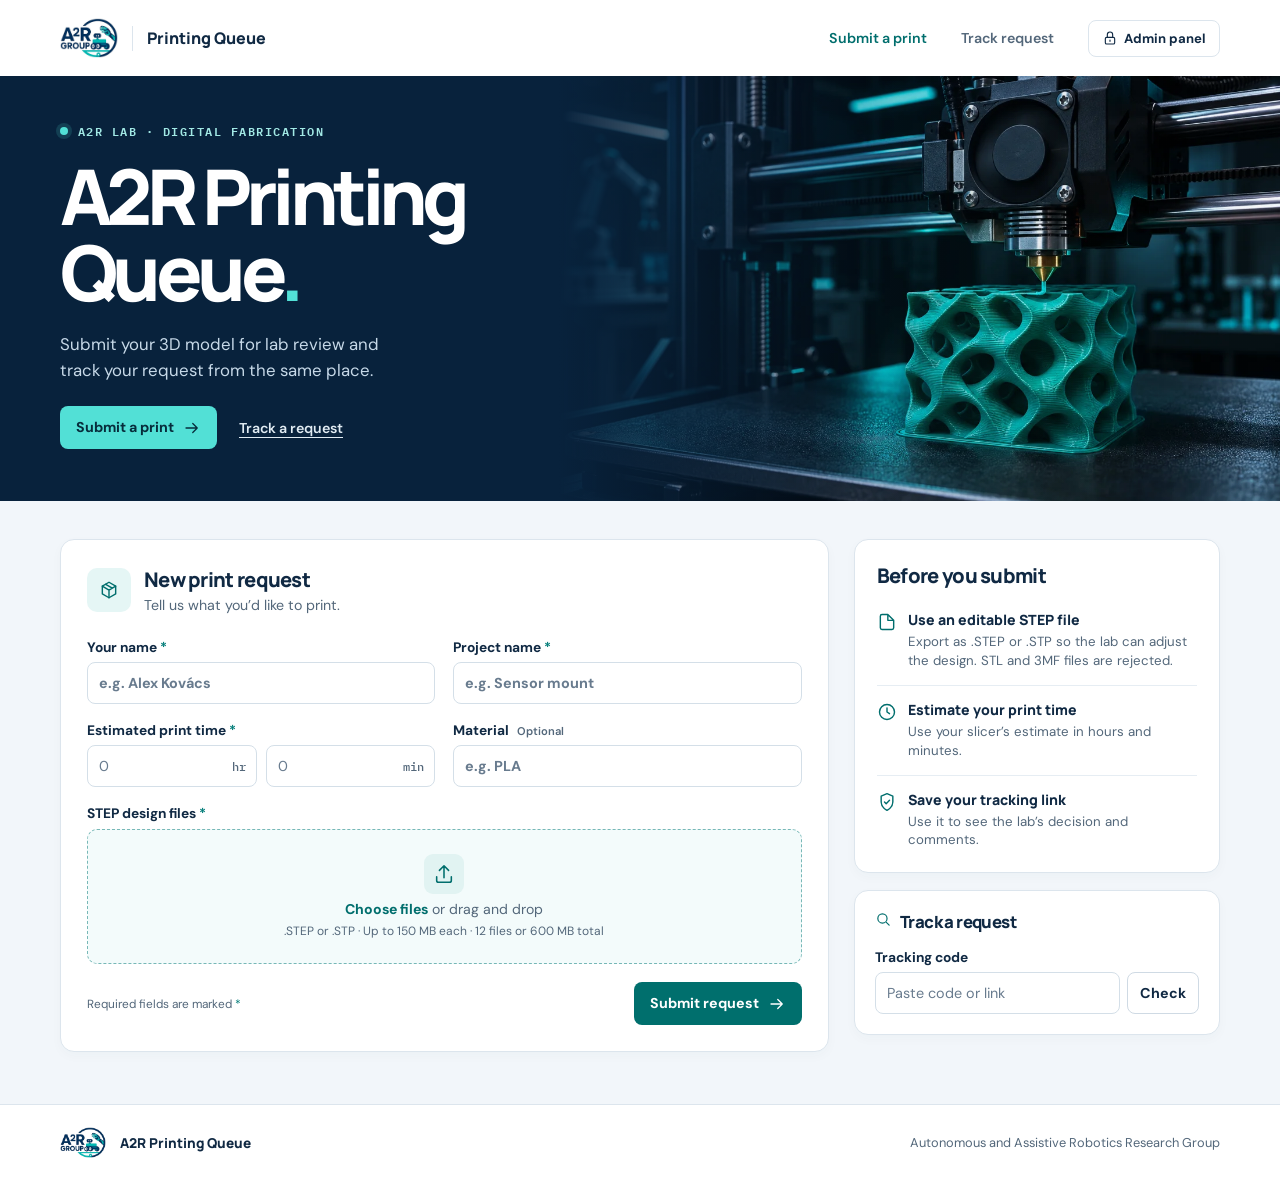
==== index.html @ ae7673d4 "Publish A2R Printing Queue frontend" ====
<!doctype html>
<html lang="en">
<head>
<meta charset="utf-8">
<meta name="viewport" content="width=device-width, initial-scale=1">
<meta name="description" content="Submit an editable STEP design to the A2R lab 3D printing queue.">
<meta name="theme-color" content="#08223c">
<title>A2R Printing Queue</title>
<link rel="icon" href="./logo.png" type="image/png">
<link rel="preconnect" href="https://fonts.googleapis.com">
<link rel="preconnect" href="https://fonts.gstatic.com" crossorigin>
<link href="https://fonts.googleapis.com/css2?family=DM+Sans:wght@400;500;600;700&family=IBM+Plex+Mono:wght@500;600&family=Manrope:wght@500;600;700;800&display=swap" rel="stylesheet">
<link rel="stylesheet" href="./styles.css">
</head>
<body><header class="header"><div class="wrap nav">
  <a class="brand" href="./" aria-label="A2R Printing Queue home"><img src="./logo.png" width="58" height="40" alt="A2R Group"><span class="brand-divider"></span><span>Printing Queue</span></a>
  <nav aria-label="Main navigation"><a class="nav-link current" href="#submit" aria-current="page">Submit a print</a><a class="nav-link track-nav" href="#track">Track request</a>
  <a class="nav-admin" href="./admin.html"><svg width="16" height="16" viewBox="0 0 24 24" fill="none" stroke="currentColor" stroke-width="1.7" stroke-linecap="round" stroke-linejoin="round" aria-hidden="true"><rect x="5" y="11" width="14" height="10" rx="2"/><path d="M8 11V7a4 4 0 0 1 8 0v4m-4 4v2"/></svg> Admin<span class="admin-word"> panel</span></a></nav>
</div></header>
<main>
  <section class="hero" aria-labelledby="hero-title">
    <div class="wrap hero-wrap">
      <div class="hero-image"></div>
      <div class="hero-content">
        <p class="eyebrow"><span class="lab-dot"></span> A2R LAB · DIGITAL FABRICATION</p>
        <h1 id="hero-title">A2R Printing<br>Queue<span>.</span></h1>
        <p class="hero-copy">Submit your 3D model for lab review and track your request from the same place.</p>
        <div class="hero-actions"><a class="button bright" href="#submit">Submit a print <svg width="18" height="18" viewBox="0 0 24 24" fill="none" stroke="currentColor" stroke-width="1.7" stroke-linecap="round" stroke-linejoin="round" aria-hidden="true"><path d="M4 12h15m-6-6 6 6-6 6"/></svg></a><a class="hero-track" href="#track">Track a request</a></div>
      </div>
    </div>
  </section>
  <div class="wrap layout" id="submit">
    <section class="panel submission" aria-labelledby="submit-title">
      <div class="panel-head"><div class="section-icon"><svg width="20" height="20" viewBox="0 0 24 24" fill="none" stroke="currentColor" stroke-width="1.7" stroke-linecap="round" stroke-linejoin="round" aria-hidden="true"><path d="m12 2.7 8 4.6v9.4l-8 4.6-8-4.6V7.3l8-4.6Z"/><path d="m4 7.4 8 4.7 8-4.7M12 12v9.2m-4-16 8 4.6"/></svg></div><div><h2 id="submit-title">New print request</h2><p>Tell us what you’d like to print.</p></div></div>
      <form id="submit-form" method="post">
        <div class="form-grid">
          <label>Your name <span class="required">*</span><input name="submitter" placeholder="e.g. Alex Kovács" maxlength="100" autocomplete="name" required></label>
          <label>Project name <span class="required">*</span><input name="project" placeholder="e.g. Sensor mount" maxlength="150" required></label>
          <fieldset class="time-field"><legend>Estimated print time <span class="required">*</span></legend><div class="time-inputs"><div class="unit"><input id="hours" type="number" min="0" max="168" inputmode="numeric" placeholder="0" aria-label="Hours"><span>hr</span></div><div class="unit"><input id="minutes" type="number" min="0" max="59" inputmode="numeric" placeholder="0" aria-label="Minutes"><span>min</span></div></div></fieldset>
          <label>Material <span class="optional">Optional</span><input name="material" list="materials" placeholder="e.g. PLA" maxlength="80"><datalist id="materials"><option value="PLA"><option value="PETG"><option value="ABS"><option value="ASA"><option value="TPU"></datalist></label>
        </div>
        <div class="file-field"><p class="label" id="file-label">STEP design files <span class="required">*</span></p>
          <div id="dropzone" class="dropzone">
            <input type="file" name="file" id="design" accept=".step,.stp" multiple aria-labelledby="file-label" aria-describedby="file-help">
            <div class="drop-inner"><span class="upload-icon"><svg width="22" height="22" viewBox="0 0 24 24" fill="none" stroke="currentColor" stroke-width="1.7" stroke-linecap="round" stroke-linejoin="round" aria-hidden="true"><path d="M12 16V3m-5 5 5-5 5 5M4 15v4a2 2 0 0 0 2 2h12a2 2 0 0 0 2-2v-4"/></svg></span><span id="file-caption"><strong>Choose files</strong> or drag and drop</span><small id="file-help">.STEP or .STP · Up to 150 MB each · 12 files or 600 MB total</small></div>
          </div>
          <ul id="file-list" class="file-list" aria-label="Selected design files" hidden></ul>
        </div>
        <div id="upload-status" class="upload-status" hidden><progress id="upload-progress" value="0" max="100" aria-label="Upload progress"></progress><p id="upload-caption" role="status"></p></div>
        <div id="submit-error" class="notice error" role="alert" hidden></div>
        <div class="form-footer"><span>Required fields are marked <span class="required">*</span></span><button class="button primary" type="submit">Submit request <svg width="18" height="18" viewBox="0 0 24 24" fill="none" stroke="currentColor" stroke-width="1.7" stroke-linecap="round" stroke-linejoin="round" aria-hidden="true"><path d="M4 12h15m-6-6 6 6-6 6"/></svg></button></div>
      </form>
      <div id="receipt" class="receipt" tabindex="-1" hidden>
        <div class="section-icon"><svg width="20" height="20" viewBox="0 0 24 24" fill="none" stroke="currentColor" stroke-width="1.7" stroke-linecap="round" stroke-linejoin="round" aria-hidden="true"><path d="M12 22s7-3.5 7-10V5l-7-3-7 3v7c0 6.5 7 10 7 10Z"/><path d="m9 12 2 2 4-4"/></svg></div><h3>Request submitted</h3><p id="receipt-project"></p><p>Save your private tracking link to see the decision and any comments from the lab.</p>
        <div class="receipt-actions"><button id="copy-link" class="button primary" type="button">Copy tracking link</button><a id="open-track" class="button secondary" href="#track">Track request</a></div>
        <input id="receipt-link" class="link-value" readonly aria-label="Your tracking link">
        <button id="another" class="text-button" type="button">Submit another print</button>
      </div>
    </section>
    <aside class="sidebar" aria-label="Request information">
      <section class="panel guide"><h2>Before you submit</h2><div class="guide-item"><span><svg width="20" height="20" viewBox="0 0 24 24" fill="none" stroke="currentColor" stroke-width="1.7" stroke-linecap="round" stroke-linejoin="round" aria-hidden="true"><path d="M13 3H6a2 2 0 0 0-2 2v14a2 2 0 0 0 2 2h12a2 2 0 0 0 2-2V10l-7-7Zm0 0v7h7"/></svg></span><div><h3>Use an editable STEP file</h3><p>Export as .STEP or .STP so the lab can adjust the design. STL and 3MF files are rejected.</p></div></div>
      <div class="guide-item"><span><svg width="20" height="20" viewBox="0 0 24 24" fill="none" stroke="currentColor" stroke-width="1.7" stroke-linecap="round" stroke-linejoin="round" aria-hidden="true"><circle cx="12" cy="12" r="9"/><path d="M12 7v5l3 2"/></svg></span><div><h3>Estimate your print time</h3><p>Use your slicer’s estimate in hours and minutes.</p></div></div>
      <div class="guide-item"><span><svg width="20" height="20" viewBox="0 0 24 24" fill="none" stroke="currentColor" stroke-width="1.7" stroke-linecap="round" stroke-linejoin="round" aria-hidden="true"><path d="M12 22s7-3.5 7-10V5l-7-3-7 3v7c0 6.5 7 10 7 10Z"/><path d="m9 12 2 2 4-4"/></svg></span><div><h3>Save your tracking link</h3><p>Use it to see the lab’s decision and comments.</p></div></div></section>
      <section id="track" class="panel tracker" aria-labelledby="track-title"><div class="track-heading"><span><svg width="17" height="17" viewBox="0 0 24 24" fill="none" stroke="currentColor" stroke-width="1.7" stroke-linecap="round" stroke-linejoin="round" aria-hidden="true"><circle cx="10.5" cy="10.5" r="6.5"/><path d="m16 16 4 4"/></svg></span><h2 id="track-title">Track a request</h2></div>
        <form id="track-form" method="post"><label for="tracking">Tracking code</label><div class="track-fields"><input id="tracking" placeholder="Paste code or link" required maxlength="320" spellcheck="false"><button class="button secondary" type="submit">Check</button></div></form>
        <div id="track-result" aria-live="polite" hidden></div>
      </section>
    </aside>
  </div>
</main><footer class="footer"><div class="wrap footer-row"><a class="brand footer-brand" href="./"><img src="./logo.png" width="46" height="32" alt="A2R Group"><span>A2R Printing Queue</span></a><span>Autonomous and Assistive Robotics Research Group</span></div></footer><script src="./app.js" type="module"></script></body></html>
---- styles.css ----
:root {
  color-scheme: light; --ink: #102943; --muted: #53677a; --accent: #006e6d; --teal: #52e0d6; --line: #dce5ed;
  --canvas: #f2f6fa; --navy: #08223c; --white: #fff; --head: Manrope, system-ui, sans-serif;
  font-family: "DM Sans", system-ui, sans-serif; color: var(--ink); background: var(--canvas);
}
* { box-sizing: border-box; }
[hidden] { display: none !important; }
body { margin: 0; min-width: 290px; }
a { color: inherit; }
button, input, textarea { font: inherit; }
a:focus-visible, button:focus-visible, input:focus-visible, textarea:focus-visible, summary:focus-visible { outline: 3px solid #008b89; outline-offset: 3px; }
img { display: block; object-fit: contain; }
h1, h2, h3, p { margin: 0; }
h1, h2, h3 { font-family: var(--head); }
.wrap { width: min(1160px, calc(100% - 72px)); margin-inline: auto; }
.header { background: white; }
.nav, .footer-row { display: flex; justify-content: space-between; align-items: center; gap: 16px; }
.nav { min-height: 76px; }
.brand { display: inline-flex; align-items: center; gap: 14px; font: 800 16px var(--head); text-decoration: none; white-space: nowrap; }
.brand-divider { width: 1px; height: 25px; background: var(--line); }
nav { display: flex; gap: clamp(14px, 3vw, 34px); align-items: center; white-space: nowrap; }
.nav-link { color: var(--muted); font-size: .89rem; font-weight: 600; text-decoration: none; }
.nav-link:hover, .nav-link.current { color: var(--accent); }
.nav-admin { display: flex; align-items: center; gap: 6px; padding: 9px 13px; text-decoration: none; font-size: .82rem; font-weight: 700; border: 1px solid var(--line); border-radius: 8px; }
.nav-admin:hover, .nav-admin.current { background: #e9f7f6; color: var(--accent); }
.admin-word { margin-left: -3px; }
.hero { background: var(--navy); color: white; overflow: hidden; }
.hero-wrap { position: relative; display: flex; min-height: 390px; align-items: center; isolation: isolate; }
.hero-image { position: absolute; z-index: -1; inset: 0 min(-36px, calc((1160px - 100vw)/2)) 0 43%; background: linear-gradient(90deg, #08223c 0%, #08223c36 43%, #08223c08 75%), url("./printer.webp") center 54% / cover no-repeat; }
.hero-content { padding: 45px 0 52px; width: min(570px, 64%); }
.eyebrow { display: flex; align-items: center; gap: 10px; color: #a2e9e5; font: 600 .72rem "IBM Plex Mono", monospace; letter-spacing: .13em; margin-bottom: 17px; }
.lab-dot { width: 8px; height: 8px; background: var(--teal); border-radius: 50%; box-shadow: 0 0 0 4px #52e0d626; }
.hero h1 { font-size: clamp(3rem, 6vw, 5.1rem); font-weight: 800; letter-spacing: -.073em; line-height: .99; }
.hero h1 span { color: var(--teal); }
.hero-copy { max-width: 340px; color: #c7d9e8; font-size: 1.05rem; line-height: 1.55; margin-top: 21px; }
.hero-actions { display: flex; flex-wrap: wrap; align-items: center; gap: 22px; margin-top: 23px; }
.hero-track { color: #e1ecf3; font-weight: 600; font-size: .89rem; text-underline-offset: 4px; }
.hero-track:hover { color: var(--teal); }
.button { display: inline-flex; gap: 9px; align-items: center; justify-content: center; min-height: 43px; padding: 0 15px; border: 1px solid transparent; border-radius: 8px; font-weight: 700; font-size: .89rem; text-decoration: none; cursor: pointer; line-height: 1.2; }
.button:disabled { opacity: .56; cursor: wait; }
.bright { color: #072d3c; background: var(--teal); }
.bright:hover { background: #87eee6; }
.primary { color: #fff; background: #006f6d; }
.primary:hover { background: #005b59; }
.secondary { color: var(--ink); background: white; border-color: #cfdae4; }
.secondary:hover { background: #edf7f7; border-color: #9abfbe; }
.layout { display: grid; grid-template-columns: minmax(0, 2.1fr) minmax(285px, 1fr); align-items: start; gap: 25px; padding-block: 38px 52px; }
#submit, #track { scroll-margin-top: 18px; }
.panel { background: #fff; border: 1px solid var(--line); border-radius: 14px; box-shadow: 0 4px 12px #12395907; }
.submission { padding: 26px; }
.panel-head { display: flex; align-items: center; gap: 13px; margin-bottom: 24px; }
.section-icon { display: grid; flex: none; place-items: center; width: 44px; height: 44px; border-radius: 10px; color: var(--accent); background: #e5f6f5; }
h2 { font-size: 1.26rem; letter-spacing: -.035em; font-weight: 800; }
.panel-head p, .queue-title p { margin-top: 3px; color: var(--muted); font-size: .89rem; }
.form-grid { display: grid; grid-template-columns: 1fr 1fr; gap: 17px 18px; }
label, .label, legend { font-size: .86rem; font-weight: 700; }
.required { color: #007c78; }
.optional { margin-left: 5px; font-size: .7rem; font-weight: 600; color: var(--muted); }
input:not([type=file]), textarea { width: 100%; min-height: 42px; padding: 9px 11px; border: 1px solid #d4dfe8; border-radius: 8px; background: #fff; color: var(--ink); font-size: .9rem; }
label > input, label > textarea, .time-inputs { margin-top: 6px; }
input::placeholder, textarea::placeholder { color: #687b8e; opacity: 1; }
fieldset { border: 0; margin: 0; padding: 0; min-width: 0; }
legend { padding: 0; }
.time-inputs { display: flex; gap: 9px; }
.unit { position: relative; flex: 1; min-width: 0; }
.unit input { appearance: textfield; padding-right: 35px; }
.unit input::-webkit-inner-spin-button, .unit input::-webkit-outer-spin-button { appearance: none; margin: 0; }
.unit span { position: absolute; top: 50%; right: 11px; transform: translateY(-50%); font: 500 .73rem "IBM Plex Mono", monospace; color: var(--muted); pointer-events: none; }
.file-field { margin-top: 17px; }
.dropzone { position: relative; margin-top: 7px; min-height: 135px; display: grid; place-items: center; border: 1px dashed #77b8b7; border-radius: 10px; background: #f3fbfb; text-align: center; }
.dropzone:focus-within, .dropzone:hover, .dropzone.drag { border-color: var(--accent); background: #e6f8f7; }
.dropzone:focus-within { outline: 2px solid var(--accent); outline-offset: 2px; }
.dropzone input { position: absolute; inset: 0; width: 100%; height: 100%; opacity: 0; cursor: pointer; }
.drop-inner { padding: 15px; display: grid; justify-items: center; gap: 5px; min-width: 0; max-width: 100%; font-size: .88rem; color: var(--muted); pointer-events: none; }
.drop-inner strong, #file-caption.selected { color: var(--accent); font-weight: 700; }
#file-caption { overflow-wrap: anywhere; }
.upload-icon { color: var(--accent); display: grid; place-items: center; background: #e1f3f2; width: 40px; height: 40px; border-radius: 9px; margin-bottom: 1px; }
.drop-inner small { font-size: .75rem; }
.form-footer { display: flex; justify-content: space-between; align-items: center; gap: 12px; margin-top: 18px; }
.form-footer > span { color: var(--muted); font-size: .74rem; }
.sidebar { display: grid; gap: 17px; min-width: 0; }
.guide { padding: 22px; }
.guide h2 { margin-bottom: 7px; }
.guide-item { display: flex; gap: 11px; padding-block: 14px; border-bottom: 1px solid #e6edf3; }
.guide-item:last-child { padding-bottom: 0; border-bottom: 0; }
.guide-item > span, .track-heading > span { color: var(--accent); flex: none; margin-top: 2px; }
.guide-item h3 { font-size: .88rem; font-weight: 800; }
.guide-item p { margin-top: 4px; font-size: .83rem; color: var(--muted); line-height: 1.42; }
.tracker { padding: 18px 20px 20px; }
.track-heading { display: flex; align-items: center; gap: 8px; margin-bottom: 13px; }
.track-heading h2 { font-size: 1.05rem; }
.track-fields { display: grid; grid-template-columns: minmax(0, 1fr) auto; gap: 7px; margin-top: 5px; }
.track-fields .button { min-height: 40px; padding-inline: 12px; }
.notice { margin-top: 13px; padding: 10px 12px; border-radius: 8px; background: #edf6fa; color: var(--ink); font-size: .89rem; }
.notice.error { background: #fff0ed; color: #992d22; }
.track-card { border-top: 1px solid var(--line); margin-top: 14px; padding-top: 13px; font-size: .84rem; color: var(--muted); }
.track-card h3 { font-size: .96rem; margin: 7px 0; color: var(--ink); }
.track-card p { margin-top: 5px; overflow-wrap: anywhere; white-space: pre-wrap; }
.badge { display: inline-flex; color: #35546c; background: #eaf1f6; font-size: .73rem; font-weight: 700; padding: 4px 8px; border-radius: 20px; white-space: nowrap; }
.badge[data-status=pending] { background: #fff3d7; color: #744d11; }
.badge[data-status=accepted] { background: #e2f6ed; color: #0a6550; }
.badge[data-status=rejected] { background: #ffece9; color: #982f29; }
.receipt { padding-block: 8px 12px; }
.receipt h3 { font-size: 1.35rem; margin-top: 11px; }
.receipt p, .admin-gate p { margin-top: 7px; color: var(--muted); }
.receipt-actions { display: flex; flex-wrap: wrap; gap: 8px; margin-top: 15px; }
.link-value { margin-top: 12px; }
.text-button { border: 0; background: transparent; color: var(--accent); cursor: pointer; padding: 0; text-decoration: underline; text-underline-offset: 3px; font-size: .86rem; font-weight: 700; }
.receipt .text-button { margin-top: 17px; }
.footer { border-top: 1px solid var(--line); background: #fff; }
.footer-row { min-height: 75px; color: var(--muted); font-size: .8rem; }
.footer-brand { font-size: .85rem; color: var(--ink); }
.admin-hero .hero-wrap { min-height: 265px; }
.admin-hero h1 { font-size: clamp(2.7rem, 5vw, 4.3rem); }
.admin-layout { padding-block: 35px 55px; min-height: 380px; }
.admin-gate, .admin-queue { padding: 26px; }
.admin-gate { max-width: 620px; }
.admin-gate h2 { margin-top: 12px; }
.queue-title { display: flex; align-items: start; justify-content: space-between; gap: 15px; }
.filters { display: flex; flex-wrap: wrap; gap: 7px; margin: 18px 0 13px; }
.filter { border: 1px solid #dce5ed; color: var(--muted); background: white; border-radius: 6px; padding: 7px 10px; font-weight: 700; font-size: .83rem; cursor: pointer; }
.filter.active { border-color: #9dc9c7; color: var(--accent); background: #e9f7f6; }
.request { border: 1px solid var(--line); border-radius: 9px; margin-top: 9px; }
.request summary { display: grid; grid-template-columns: minmax(0, 1fr) auto auto; align-items: center; gap: 11px; padding: 13px; list-style: none; cursor: pointer; }
.request summary::-webkit-details-marker { display: none; }
.request h3 { font-size: 1rem; overflow-wrap: anywhere; }
.request-meta, .request-material { color: var(--muted); font-size: .83rem; margin-top: 3px; overflow-wrap: anywhere; }
.chevron { font-size: 1.2rem; }
details[open] .chevron { transform: rotate(180deg); }
.request-body { padding: 13px; border-top: 1px solid var(--line); }
.download { margin: 10px 0 12px; max-width: 100%; overflow-wrap: anywhere; }
.download svg { flex: none; }
textarea { display: block; resize: vertical; }
.review-actions, .pagination { display: flex; align-items: center; flex-wrap: wrap; gap: 8px; margin-top: 11px; }
.review-message { margin-top: 8px; color: var(--muted); font-size: .85rem; }
.reject { color: #982f29; }
.login-form { display: grid; gap: 13px; max-width: 390px; margin-top: 18px; }
.login-form .button { justify-self: start; }
.file-list { list-style: none; padding: 0; margin: 8px 0 0; }
.file-list li { display: flex; justify-content: space-between; align-items: center; gap: 12px; padding: 8px 2px; border-bottom: 1px solid var(--line); color: var(--muted); font-size: .85rem; }
.file-list li span { overflow-wrap: anywhere; }
.upload-status { margin-top: 12px; color: var(--muted); font-size: .85rem; }
.upload-status progress { display: block; width: 100%; margin-bottom: 5px; accent-color: var(--accent); }
.downloads { display: flex; flex-wrap: wrap; gap: 8px; margin: 10px 0 12px; }
.downloads button { max-width: 100%; text-align: left; overflow-wrap: anywhere; }
.download-message { color: var(--muted); font-size: .84rem; margin: 0 0 10px; }
@media (max-width: 900px) {
  .wrap { width: calc(100% - 44px); }
  .layout { gap: 15px; grid-template-columns: minmax(0, 1.8fr) minmax(245px, 1fr); }
  .submission, .guide, .tracker { padding: 18px; }
  .hero-image { right: -22px; }
}
@media (max-width: 670px) {
  .wrap { width: calc(100% - 32px); }
  .nav { min-height: 63px; gap: 8px; }
  .brand { gap: 8px; font-size: .86rem; }
  .brand img { width: 48px; }
  .brand-divider { height: 21px; }
  .nav-link { display: none; }
  .nav-admin { padding: 7px 9px; }
  .hero-wrap { min-height: 340px; }
  .hero-image { left: 16%; right: -16px; background-image: linear-gradient(90deg, #08223c 0%, #08223ced 25%, #08223c69 100%), url("./printer.webp"); background-position: 57% center; }
  .hero-content { width: 95%; padding-block: 30px 37px; }
  .hero-copy { font-size: .96rem; max-width: 295px; }
  .layout { grid-template-columns: 1fr; padding-block: 22px 30px; }
  .footer-row { flex-wrap: wrap; justify-content: flex-start; padding-block: 12px; gap: 8px 15px; }
  .footer-row > span { font-size: .72rem; }
  .admin-layout { padding-block: 22px 32px; }
  .admin-gate, .admin-queue { padding: 16px; }
}
@media (max-width: 430px) {
  .form-grid { grid-template-columns: 1fr; gap: 12px; }
  .form-footer { align-items: stretch; flex-direction: column-reverse; }
  .form-footer > span { text-align: center; }
  .hero-actions { gap: 13px; }
}
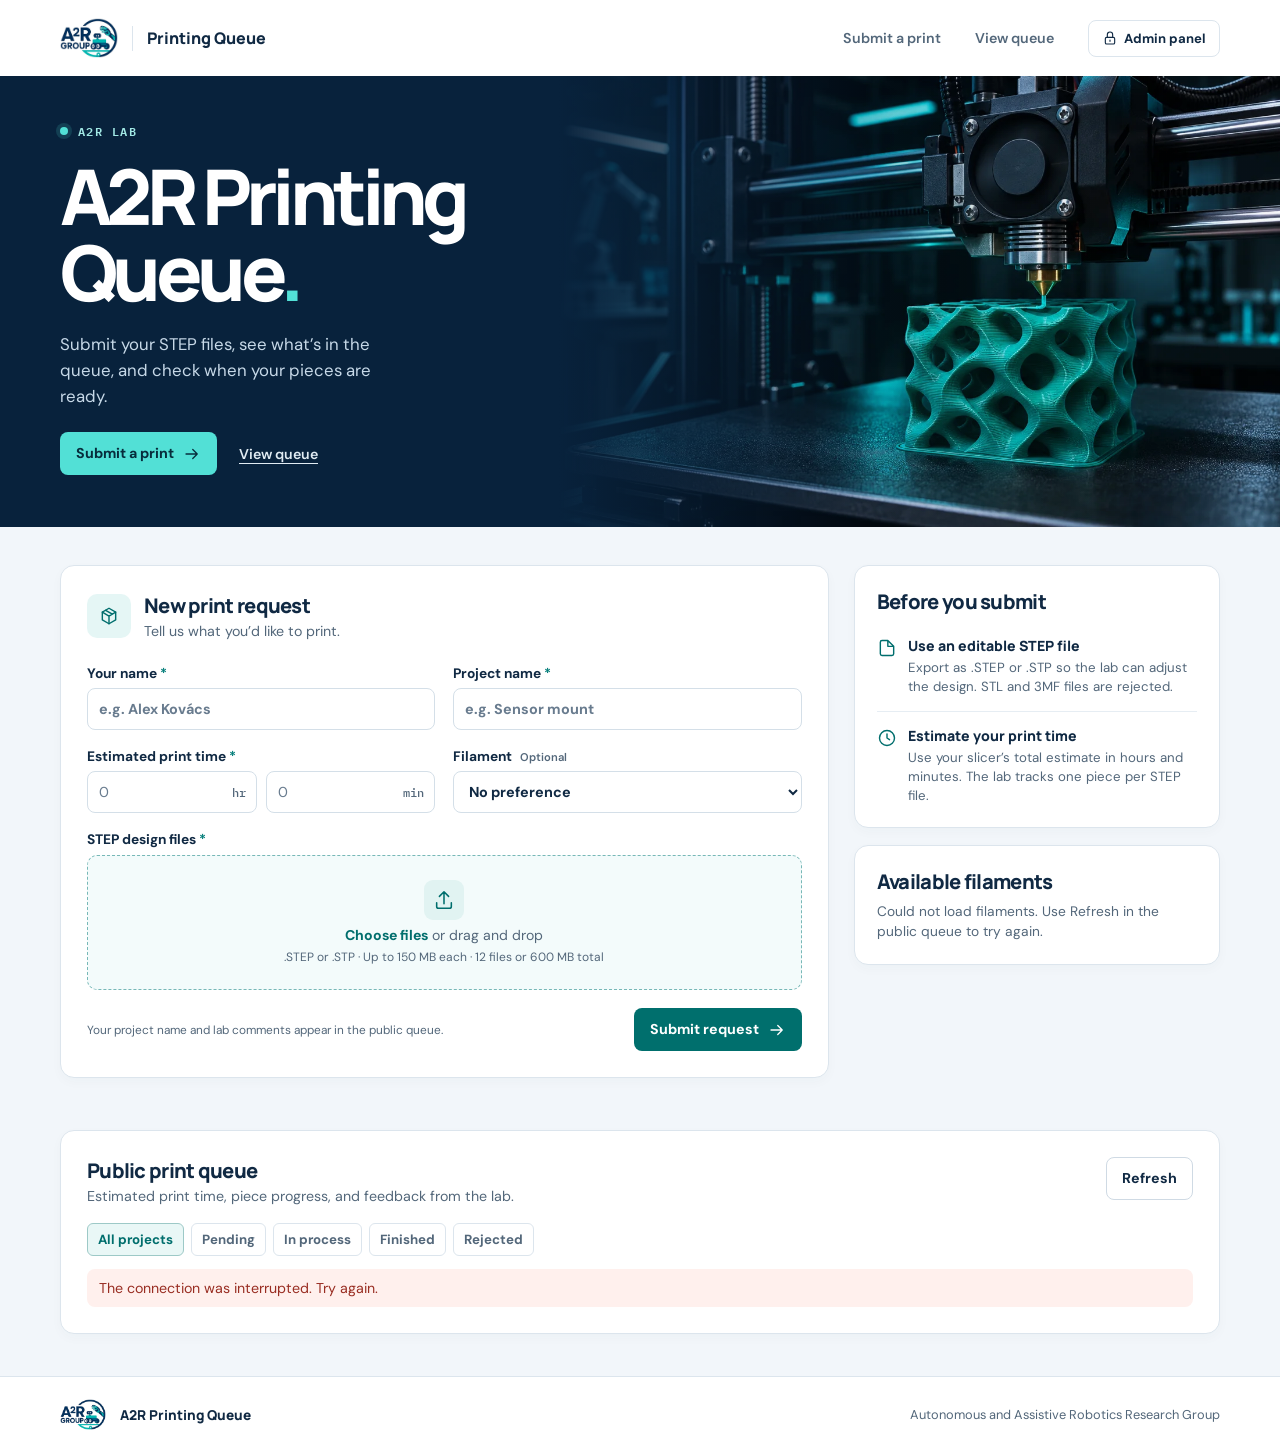
==== commit 17be20f1: "Publish the A2R queue, filament inventory and piece workflow" ====
--- a/index.html
+++ b/index.html
@@ -14,7 +14,7 @@
 </head>
 <body><header class="header"><div class="wrap nav">
   <a class="brand" href="./" aria-label="A2R Printing Queue home"><img src="./logo.png" width="58" height="40" alt="A2R Group"><span class="brand-divider"></span><span>Printing Queue</span></a>
-  <nav aria-label="Main navigation"><a class="nav-link current" href="#submit" aria-current="page">Submit a print</a><a class="nav-link track-nav" href="#track">Track request</a>
+  <nav aria-label="Main navigation"><a class="nav-link" href="#submit">Submit a print</a><a class="nav-link" href="#queue">View queue</a>
   <a class="nav-admin" href="./admin.html"><svg width="16" height="16" viewBox="0 0 24 24" fill="none" stroke="currentColor" stroke-width="1.7" stroke-linecap="round" stroke-linejoin="round" aria-hidden="true"><rect x="5" y="11" width="14" height="10" rx="2"/><path d="M8 11V7a4 4 0 0 1 8 0v4m-4 4v2"/></svg> Admin<span class="admin-word"> panel</span></a></nav>
 </div></header>
 <main>
@@ -22,10 +22,10 @@
     <div class="wrap hero-wrap">
       <div class="hero-image"></div>
       <div class="hero-content">
-        <p class="eyebrow"><span class="lab-dot"></span> A2R LAB · DIGITAL FABRICATION</p>
+        <p class="eyebrow"><span class="lab-dot"></span> A2R LAB</p>
         <h1 id="hero-title">A2R Printing<br>Queue<span>.</span></h1>
-        <p class="hero-copy">Submit your 3D model for lab review and track your request from the same place.</p>
-        <div class="hero-actions"><a class="button bright" href="#submit">Submit a print <svg width="18" height="18" viewBox="0 0 24 24" fill="none" stroke="currentColor" stroke-width="1.7" stroke-linecap="round" stroke-linejoin="round" aria-hidden="true"><path d="M4 12h15m-6-6 6 6-6 6"/></svg></a><a class="hero-track" href="#track">Track a request</a></div>
+        <p class="hero-copy">Submit your STEP files, see what’s in the queue, and check when your pieces are ready.</p>
+        <div class="hero-actions"><a class="button bright" href="#submit">Submit a print <svg width="18" height="18" viewBox="0 0 24 24" fill="none" stroke="currentColor" stroke-width="1.7" stroke-linecap="round" stroke-linejoin="round" aria-hidden="true"><path d="M4 12h15m-6-6 6 6-6 6"/></svg></a><a class="hero-track" href="#queue">View queue</a></div>
       </div>
     </div>
   </section>
@@ -37,7 +37,7 @@
           <label>Your name <span class="required">*</span><input name="submitter" placeholder="e.g. Alex Kovács" maxlength="100" autocomplete="name" required></label>
           <label>Project name <span class="required">*</span><input name="project" placeholder="e.g. Sensor mount" maxlength="150" required></label>
           <fieldset class="time-field"><legend>Estimated print time <span class="required">*</span></legend><div class="time-inputs"><div class="unit"><input id="hours" type="number" min="0" max="168" inputmode="numeric" placeholder="0" aria-label="Hours"><span>hr</span></div><div class="unit"><input id="minutes" type="number" min="0" max="59" inputmode="numeric" placeholder="0" aria-label="Minutes"><span>min</span></div></div></fieldset>
-          <label>Material <span class="optional">Optional</span><input name="material" list="materials" placeholder="e.g. PLA" maxlength="80"><datalist id="materials"><option value="PLA"><option value="PETG"><option value="ABS"><option value="ASA"><option value="TPU"></datalist></label>
+          <label>Filament <span class="optional">Optional</span><select name="filament"><option value="">No preference</option></select></label>
         </div>
         <div class="file-field"><p class="label" id="file-label">STEP design files <span class="required">*</span></p>
           <div id="dropzone" class="dropzone">
@@ -48,23 +48,29 @@
         </div>
         <div id="upload-status" class="upload-status" hidden><progress id="upload-progress" value="0" max="100" aria-label="Upload progress"></progress><p id="upload-caption" role="status"></p></div>
         <div id="submit-error" class="notice error" role="alert" hidden></div>
-        <div class="form-footer"><span>Required fields are marked <span class="required">*</span></span><button class="button primary" type="submit">Submit request <svg width="18" height="18" viewBox="0 0 24 24" fill="none" stroke="currentColor" stroke-width="1.7" stroke-linecap="round" stroke-linejoin="round" aria-hidden="true"><path d="M4 12h15m-6-6 6 6-6 6"/></svg></button></div>
+        <div class="form-footer"><span>Your project name and lab comments appear in the public queue.</span><button class="button primary" type="submit">Submit request <svg width="18" height="18" viewBox="0 0 24 24" fill="none" stroke="currentColor" stroke-width="1.7" stroke-linecap="round" stroke-linejoin="round" aria-hidden="true"><path d="M4 12h15m-6-6 6 6-6 6"/></svg></button></div>
       </form>
       <div id="receipt" class="receipt" tabindex="-1" hidden>
-        <div class="section-icon"><svg width="20" height="20" viewBox="0 0 24 24" fill="none" stroke="currentColor" stroke-width="1.7" stroke-linecap="round" stroke-linejoin="round" aria-hidden="true"><path d="M12 22s7-3.5 7-10V5l-7-3-7 3v7c0 6.5 7 10 7 10Z"/><path d="m9 12 2 2 4-4"/></svg></div><h3>Request submitted</h3><p id="receipt-project"></p><p>Save your private tracking link to see the decision and any comments from the lab.</p>
-        <div class="receipt-actions"><button id="copy-link" class="button primary" type="button">Copy tracking link</button><a id="open-track" class="button secondary" href="#track">Track request</a></div>
-        <input id="receipt-link" class="link-value" readonly aria-label="Your tracking link">
+        <div class="section-icon"><svg width="20" height="20" viewBox="0 0 24 24" fill="none" stroke="currentColor" stroke-width="1.7" stroke-linecap="round" stroke-linejoin="round" aria-hidden="true"><path d="M12 22s7-3.5 7-10V5l-7-3-7 3v7c0 6.5 7 10 7 10Z"/><path d="m9 12 2 2 4-4"/></svg></div><h3>Request submitted</h3><p id="receipt-project"></p>
+        <div class="receipt-actions"><a class="button primary" href="#queue">View public queue</a></div>
         <button id="another" class="text-button" type="button">Submit another print</button>
       </div>
     </section>
     <aside class="sidebar" aria-label="Request information">
       <section class="panel guide"><h2>Before you submit</h2><div class="guide-item"><span><svg width="20" height="20" viewBox="0 0 24 24" fill="none" stroke="currentColor" stroke-width="1.7" stroke-linecap="round" stroke-linejoin="round" aria-hidden="true"><path d="M13 3H6a2 2 0 0 0-2 2v14a2 2 0 0 0 2 2h12a2 2 0 0 0 2-2V10l-7-7Zm0 0v7h7"/></svg></span><div><h3>Use an editable STEP file</h3><p>Export as .STEP or .STP so the lab can adjust the design. STL and 3MF files are rejected.</p></div></div>
-      <div class="guide-item"><span><svg width="20" height="20" viewBox="0 0 24 24" fill="none" stroke="currentColor" stroke-width="1.7" stroke-linecap="round" stroke-linejoin="round" aria-hidden="true"><circle cx="12" cy="12" r="9"/><path d="M12 7v5l3 2"/></svg></span><div><h3>Estimate your print time</h3><p>Use your slicer’s estimate in hours and minutes.</p></div></div>
-      <div class="guide-item"><span><svg width="20" height="20" viewBox="0 0 24 24" fill="none" stroke="currentColor" stroke-width="1.7" stroke-linecap="round" stroke-linejoin="round" aria-hidden="true"><path d="M12 22s7-3.5 7-10V5l-7-3-7 3v7c0 6.5 7 10 7 10Z"/><path d="m9 12 2 2 4-4"/></svg></span><div><h3>Save your tracking link</h3><p>Use it to see the lab’s decision and comments.</p></div></div></section>
-      <section id="track" class="panel tracker" aria-labelledby="track-title"><div class="track-heading"><span><svg width="17" height="17" viewBox="0 0 24 24" fill="none" stroke="currentColor" stroke-width="1.7" stroke-linecap="round" stroke-linejoin="round" aria-hidden="true"><circle cx="10.5" cy="10.5" r="6.5"/><path d="m16 16 4 4"/></svg></span><h2 id="track-title">Track a request</h2></div>
-        <form id="track-form" method="post"><label for="tracking">Tracking code</label><div class="track-fields"><input id="tracking" placeholder="Paste code or link" required maxlength="320" spellcheck="false"><button class="button secondary" type="submit">Check</button></div></form>
-        <div id="track-result" aria-live="polite" hidden></div>
+      <div class="guide-item"><span><svg width="20" height="20" viewBox="0 0 24 24" fill="none" stroke="currentColor" stroke-width="1.7" stroke-linecap="round" stroke-linejoin="round" aria-hidden="true"><circle cx="12" cy="12" r="9"/><path d="M12 7v5l3 2"/></svg></span><div><h3>Estimate your print time</h3><p>Use your slicer’s total estimate in hours and minutes. The lab tracks one piece per STEP file.</p></div></div></section>
+      <section id="filaments" class="panel guide" aria-labelledby="filaments-title"><h2 id="filaments-title">Available filaments</h2>
+        <p id="filament-note" class="muted" role="status">Loading filaments…</p>
+        <ul id="filament-list" class="filament-list"></ul>
       </section>
     </aside>
   </div>
+  <section class="wrap panel public-queue" id="queue" aria-labelledby="queue-title">
+    <div class="queue-title"><div><h2 id="queue-title">Public print queue</h2><p>Estimated print time, piece progress, and feedback from the lab.</p></div><button id="refresh-queue" type="button" class="button secondary">Refresh</button></div>
+    <div class="filters" aria-label="Filter projects">
+      <button type="button" class="filter active" data-filter="" aria-pressed="true">All projects</button><button type="button" class="filter" data-filter="pending" aria-pressed="false">Pending</button><button type="button" class="filter" data-filter="in_process" aria-pressed="false">In process</button><button type="button" class="filter" data-filter="finished" aria-pressed="false">Finished</button><button type="button" class="filter" data-filter="rejected" aria-pressed="false">Rejected</button>
+    </div>
+    <p id="queue-note" class="notice" role="status">Loading projects…</p><div id="project-list"></div>
+    <div id="queue-pages" class="pagination" hidden><button type="button" class="button secondary" id="queue-prev">Previous</button><span id="queue-page"></span><button type="button" class="button secondary" id="queue-next">Next</button></div>
+  </section>
 </main><footer class="footer"><div class="wrap footer-row"><a class="brand footer-brand" href="./"><img src="./logo.png" width="46" height="32" alt="A2R Group"><span>A2R Printing Queue</span></a><span>Autonomous and Assistive Robotics Research Group</span></div></footer><script src="./app.js" type="module"></script></body></html>
--- a/styles.css
+++ b/styles.css
@@ -7,8 +7,8 @@
 [hidden] { display: none !important; }
 body { margin: 0; min-width: 290px; }
 a { color: inherit; }
-button, input, textarea { font: inherit; }
-a:focus-visible, button:focus-visible, input:focus-visible, textarea:focus-visible, summary:focus-visible { outline: 3px solid #008b89; outline-offset: 3px; }
+button, input, textarea, select { font: inherit; }
+a:focus-visible, button:focus-visible, input:focus-visible, textarea:focus-visible, select:focus-visible, summary:focus-visible { outline: 3px solid #008b89; outline-offset: 3px; }
 img { display: block; object-fit: contain; }
 h1, h2, h3, p { margin: 0; }
 h1, h2, h3 { font-family: var(--head); }
@@ -45,7 +45,7 @@
 .secondary { color: var(--ink); background: white; border-color: #cfdae4; }
 .secondary:hover { background: #edf7f7; border-color: #9abfbe; }
 .layout { display: grid; grid-template-columns: minmax(0, 2.1fr) minmax(285px, 1fr); align-items: start; gap: 25px; padding-block: 38px 52px; }
-#submit, #track { scroll-margin-top: 18px; }
+#submit, #queue { scroll-margin-top: 18px; }
 .panel { background: #fff; border: 1px solid var(--line); border-radius: 14px; box-shadow: 0 4px 12px #12395907; }
 .submission { padding: 26px; }
 .panel-head { display: flex; align-items: center; gap: 13px; margin-bottom: 24px; }
@@ -56,8 +56,8 @@
 label, .label, legend { font-size: .86rem; font-weight: 700; }
 .required { color: #007c78; }
 .optional { margin-left: 5px; font-size: .7rem; font-weight: 600; color: var(--muted); }
-input:not([type=file]), textarea { width: 100%; min-height: 42px; padding: 9px 11px; border: 1px solid #d4dfe8; border-radius: 8px; background: #fff; color: var(--ink); font-size: .9rem; }
-label > input, label > textarea, .time-inputs { margin-top: 6px; }
+input:not([type=file]):not([type=checkbox]), textarea, select { width: 100%; min-height: 42px; padding: 9px 11px; border: 1px solid #d4dfe8; border-radius: 8px; background: #fff; color: var(--ink); font-size: .9rem; }
+label > input, label > textarea, label > select, .time-inputs { margin-top: 6px; }
 input::placeholder, textarea::placeholder { color: #687b8e; opacity: 1; }
 fieldset { border: 0; margin: 0; padding: 0; min-width: 0; }
 legend { padding: 0; }
@@ -98,7 +98,8 @@
 .track-card p { margin-top: 5px; overflow-wrap: anywhere; white-space: pre-wrap; }
 .badge { display: inline-flex; color: #35546c; background: #eaf1f6; font-size: .73rem; font-weight: 700; padding: 4px 8px; border-radius: 20px; white-space: nowrap; }
 .badge[data-status=pending] { background: #fff3d7; color: #744d11; }
-.badge[data-status=accepted] { background: #e2f6ed; color: #0a6550; }
+.badge[data-status=in_process] { background: #e6f0fc; color: #244e87; }
+.badge[data-status=ready], .badge[data-status=finished], .badge[data-status=delivered] { background: #e2f6ed; color: #0a6550; }
 .badge[data-status=rejected] { background: #ffece9; color: #982f29; }
 .receipt { padding-block: 8px 12px; }
 .receipt h3 { font-size: 1.35rem; margin-top: 11px; }
@@ -144,6 +145,30 @@
 .downloads { display: flex; flex-wrap: wrap; gap: 8px; margin: 10px 0 12px; }
 .downloads button { max-width: 100%; text-align: left; overflow-wrap: anywhere; }
 .download-message { color: var(--muted); font-size: .84rem; margin: 0 0 10px; }
+.muted { color: var(--muted); font-size: .86rem; line-height: 1.45; }
+.filament-list { display: flex; flex-wrap: wrap; gap: 7px; list-style: none; padding: 0; margin: 0; }
+.filament-list li { border-radius: 20px; background: #e5f6f5; color: var(--accent); padding: 5px 10px; font-size: .84rem; overflow-wrap: anywhere; }
+.public-queue { padding: 26px; margin-bottom: 42px; }
+.public-project { padding: 15px 0; border-top: 1px solid var(--line); overflow-wrap: anywhere; }
+.project-heading { display: flex; justify-content: space-between; align-items: start; gap: 12px; margin-bottom: 4px; }
+.project-heading h3 { font-size: 1rem; }
+.project-comment { margin-top: 8px; white-space: pre-wrap; font-size: .9rem; line-height: 1.45; }
+.piece-list { margin: 10px 0; }
+.piece-row { display: flex; justify-content: space-between; align-items: center; flex-wrap: wrap; gap: 8px 12px; padding: 9px 0; border-top: 1px solid var(--line); }
+.piece-name, .piece-actions { display: flex; align-items: center; flex-wrap: wrap; gap: 7px; }
+.piece-name { min-width: 0; overflow-wrap: anywhere; font-size: .87rem; }
+.project-actions:not(:empty) { margin-bottom: 15px; }
+.filament-admin { margin-top: 18px; }
+.filament-form { display: grid; grid-template-columns: 1fr 1fr auto; gap: 10px; align-items: end; margin-top: 16px; }
+.filament-row { grid-template-columns: 1fr 1fr auto auto; padding: 12px 0; margin: 0; border-top: 1px solid var(--line); }
+#inventory { margin-top: 14px; }
+.availability { display: flex; align-items: center; align-self: end; min-height: 43px; gap: 6px; }
+.availability input { margin: 0; accent-color: var(--accent); }
+@media (max-width: 670px) {
+  .public-queue { padding: 16px; margin-bottom: 28px; }
+  .filament-form, .filament-row { grid-template-columns: 1fr 1fr; }
+  .filament-form > .button { justify-self: start; }
+}
 @media (max-width: 900px) {
   .wrap { width: calc(100% - 44px); }
   .layout { gap: 15px; grid-template-columns: minmax(0, 1.8fr) minmax(245px, 1fr); }
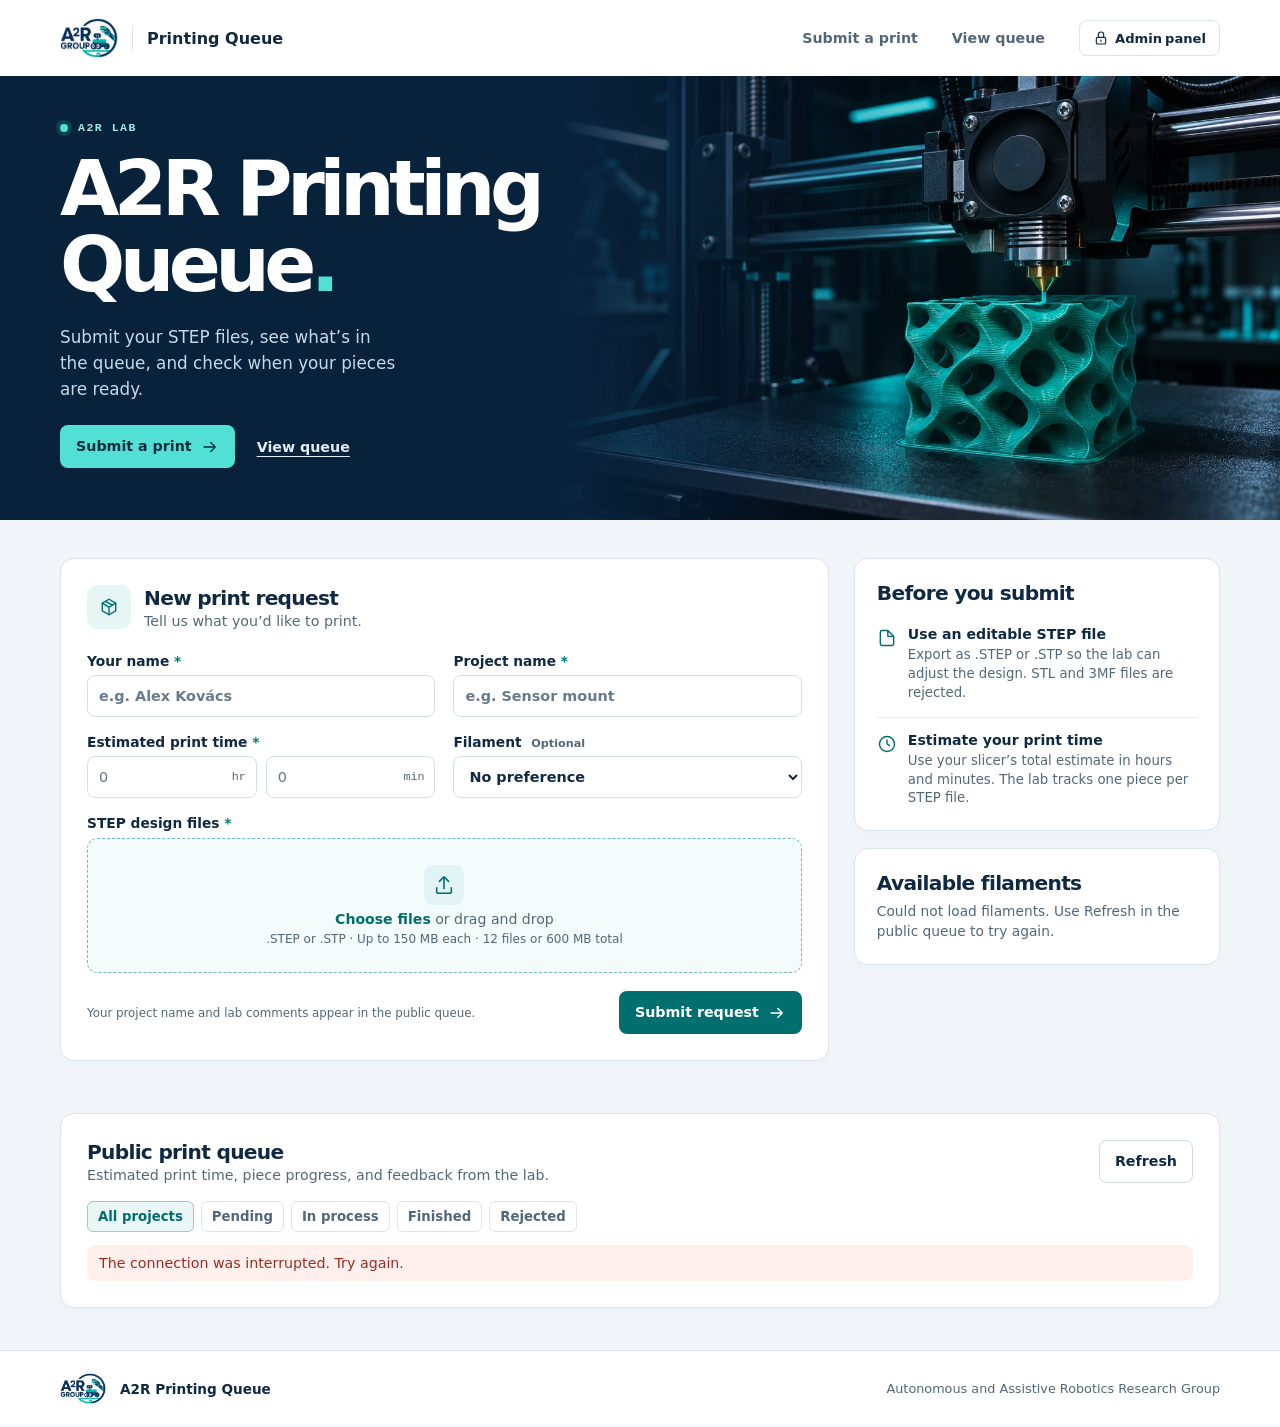
==== commit 2eb019b6: "Publish the hardened A2R frontend" ====
--- a/index.html
+++ b/index.html
@@ -2,6 +2,8 @@
 <html lang="en">
 <head>
 <meta charset="utf-8">
+<meta http-equiv="Content-Security-Policy" content="default-src 'none'; script-src 'self'; style-src 'self' https://fonts.googleapis.com; font-src https://fonts.gstatic.com; img-src 'self'; connect-src https://mxpgskfvtzyaovhkxqsz.supabase.co; base-uri 'none'; form-action 'none'; object-src 'none'">
+<meta name="referrer" content="no-referrer">
 <meta name="viewport" content="width=device-width, initial-scale=1">
 <meta name="description" content="Submit an editable STEP design to the A2R lab 3D printing queue.">
 <meta name="theme-color" content="#08223c">
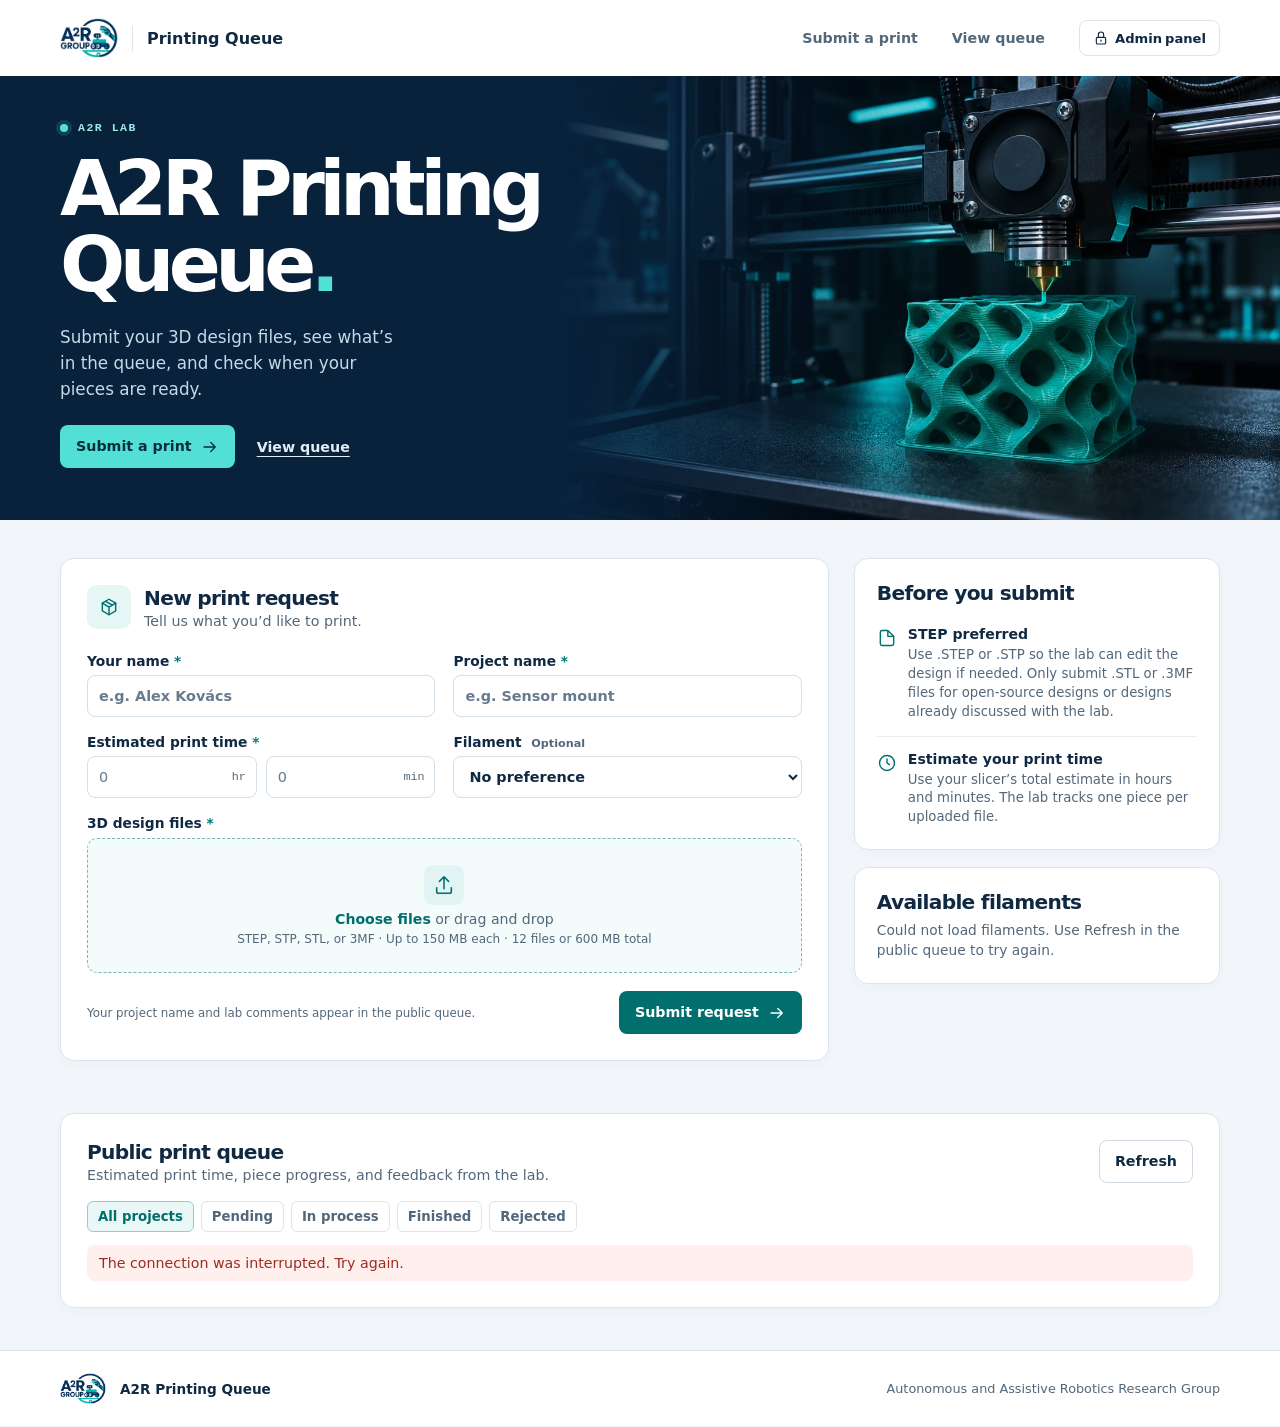
==== commit 41a55088: "Publish STL and 3MF submission support" ====
--- a/index.html
+++ b/index.html
@@ -5,7 +5,7 @@
 <meta http-equiv="Content-Security-Policy" content="default-src 'none'; script-src 'self'; style-src 'self' https://fonts.googleapis.com; font-src https://fonts.gstatic.com; img-src 'self'; connect-src https://mxpgskfvtzyaovhkxqsz.supabase.co; base-uri 'none'; form-action 'none'; object-src 'none'">
 <meta name="referrer" content="no-referrer">
 <meta name="viewport" content="width=device-width, initial-scale=1">
-<meta name="description" content="Submit an editable STEP design to the A2R lab 3D printing queue.">
+<meta name="description" content="Submit a STEP, STL, or 3MF design to the A2R lab 3D printing queue.">
 <meta name="theme-color" content="#08223c">
 <title>A2R Printing Queue</title>
 <link rel="icon" href="./logo.png" type="image/png">
@@ -26,7 +26,7 @@
       <div class="hero-content">
         <p class="eyebrow"><span class="lab-dot"></span> A2R LAB</p>
         <h1 id="hero-title">A2R Printing<br>Queue<span>.</span></h1>
-        <p class="hero-copy">Submit your STEP files, see what’s in the queue, and check when your pieces are ready.</p>
+        <p class="hero-copy">Submit your 3D design files, see what’s in the queue, and check when your pieces are ready.</p>
         <div class="hero-actions"><a class="button bright" href="#submit">Submit a print <svg width="18" height="18" viewBox="0 0 24 24" fill="none" stroke="currentColor" stroke-width="1.7" stroke-linecap="round" stroke-linejoin="round" aria-hidden="true"><path d="M4 12h15m-6-6 6 6-6 6"/></svg></a><a class="hero-track" href="#queue">View queue</a></div>
       </div>
     </div>
@@ -41,10 +41,10 @@
           <fieldset class="time-field"><legend>Estimated print time <span class="required">*</span></legend><div class="time-inputs"><div class="unit"><input id="hours" type="number" min="0" max="168" inputmode="numeric" placeholder="0" aria-label="Hours"><span>hr</span></div><div class="unit"><input id="minutes" type="number" min="0" max="59" inputmode="numeric" placeholder="0" aria-label="Minutes"><span>min</span></div></div></fieldset>
           <label>Filament <span class="optional">Optional</span><select name="filament"><option value="">No preference</option></select></label>
         </div>
-        <div class="file-field"><p class="label" id="file-label">STEP design files <span class="required">*</span></p>
+        <div class="file-field"><p class="label" id="file-label">3D design files <span class="required">*</span></p>
           <div id="dropzone" class="dropzone">
-            <input type="file" name="file" id="design" accept=".step,.stp" multiple aria-labelledby="file-label" aria-describedby="file-help">
-            <div class="drop-inner"><span class="upload-icon"><svg width="22" height="22" viewBox="0 0 24 24" fill="none" stroke="currentColor" stroke-width="1.7" stroke-linecap="round" stroke-linejoin="round" aria-hidden="true"><path d="M12 16V3m-5 5 5-5 5 5M4 15v4a2 2 0 0 0 2 2h12a2 2 0 0 0 2-2v-4"/></svg></span><span id="file-caption"><strong>Choose files</strong> or drag and drop</span><small id="file-help">.STEP or .STP · Up to 150 MB each · 12 files or 600 MB total</small></div>
+            <input type="file" name="file" id="design" accept=".step,.stp,.stl,.3mf" multiple aria-labelledby="file-label" aria-describedby="file-help format-guidance">
+            <div class="drop-inner"><span class="upload-icon"><svg width="22" height="22" viewBox="0 0 24 24" fill="none" stroke="currentColor" stroke-width="1.7" stroke-linecap="round" stroke-linejoin="round" aria-hidden="true"><path d="M12 16V3m-5 5 5-5 5 5M4 15v4a2 2 0 0 0 2 2h12a2 2 0 0 0 2-2v-4"/></svg></span><span id="file-caption"><strong>Choose files</strong> or drag and drop</span><small id="file-help">STEP, STP, STL, or 3MF · Up to 150 MB each · 12 files or 600 MB total</small></div>
           </div>
           <ul id="file-list" class="file-list" aria-label="Selected design files" hidden></ul>
         </div>
@@ -59,8 +59,8 @@
       </div>
     </section>
     <aside class="sidebar" aria-label="Request information">
-      <section class="panel guide"><h2>Before you submit</h2><div class="guide-item"><span><svg width="20" height="20" viewBox="0 0 24 24" fill="none" stroke="currentColor" stroke-width="1.7" stroke-linecap="round" stroke-linejoin="round" aria-hidden="true"><path d="M13 3H6a2 2 0 0 0-2 2v14a2 2 0 0 0 2 2h12a2 2 0 0 0 2-2V10l-7-7Zm0 0v7h7"/></svg></span><div><h3>Use an editable STEP file</h3><p>Export as .STEP or .STP so the lab can adjust the design. STL and 3MF files are rejected.</p></div></div>
-      <div class="guide-item"><span><svg width="20" height="20" viewBox="0 0 24 24" fill="none" stroke="currentColor" stroke-width="1.7" stroke-linecap="round" stroke-linejoin="round" aria-hidden="true"><circle cx="12" cy="12" r="9"/><path d="M12 7v5l3 2"/></svg></span><div><h3>Estimate your print time</h3><p>Use your slicer’s total estimate in hours and minutes. The lab tracks one piece per STEP file.</p></div></div></section>
+      <section class="panel guide"><h2>Before you submit</h2><div class="guide-item"><span><svg width="20" height="20" viewBox="0 0 24 24" fill="none" stroke="currentColor" stroke-width="1.7" stroke-linecap="round" stroke-linejoin="round" aria-hidden="true"><path d="M13 3H6a2 2 0 0 0-2 2v14a2 2 0 0 0 2 2h12a2 2 0 0 0 2-2V10l-7-7Zm0 0v7h7"/></svg></span><div><h3>STEP preferred</h3><p id="format-guidance">Use .STEP or .STP so the lab can edit the design if needed. Only submit .STL or .3MF files for open-source designs or designs already discussed with the lab.</p></div></div>
+      <div class="guide-item"><span><svg width="20" height="20" viewBox="0 0 24 24" fill="none" stroke="currentColor" stroke-width="1.7" stroke-linecap="round" stroke-linejoin="round" aria-hidden="true"><circle cx="12" cy="12" r="9"/><path d="M12 7v5l3 2"/></svg></span><div><h3>Estimate your print time</h3><p>Use your slicer’s total estimate in hours and minutes. The lab tracks one piece per uploaded file.</p></div></div></section>
       <section id="filaments" class="panel guide" aria-labelledby="filaments-title"><h2 id="filaments-title">Available filaments</h2>
         <p id="filament-note" class="muted" role="status">Loading filaments…</p>
         <ul id="filament-list" class="filament-list"></ul>
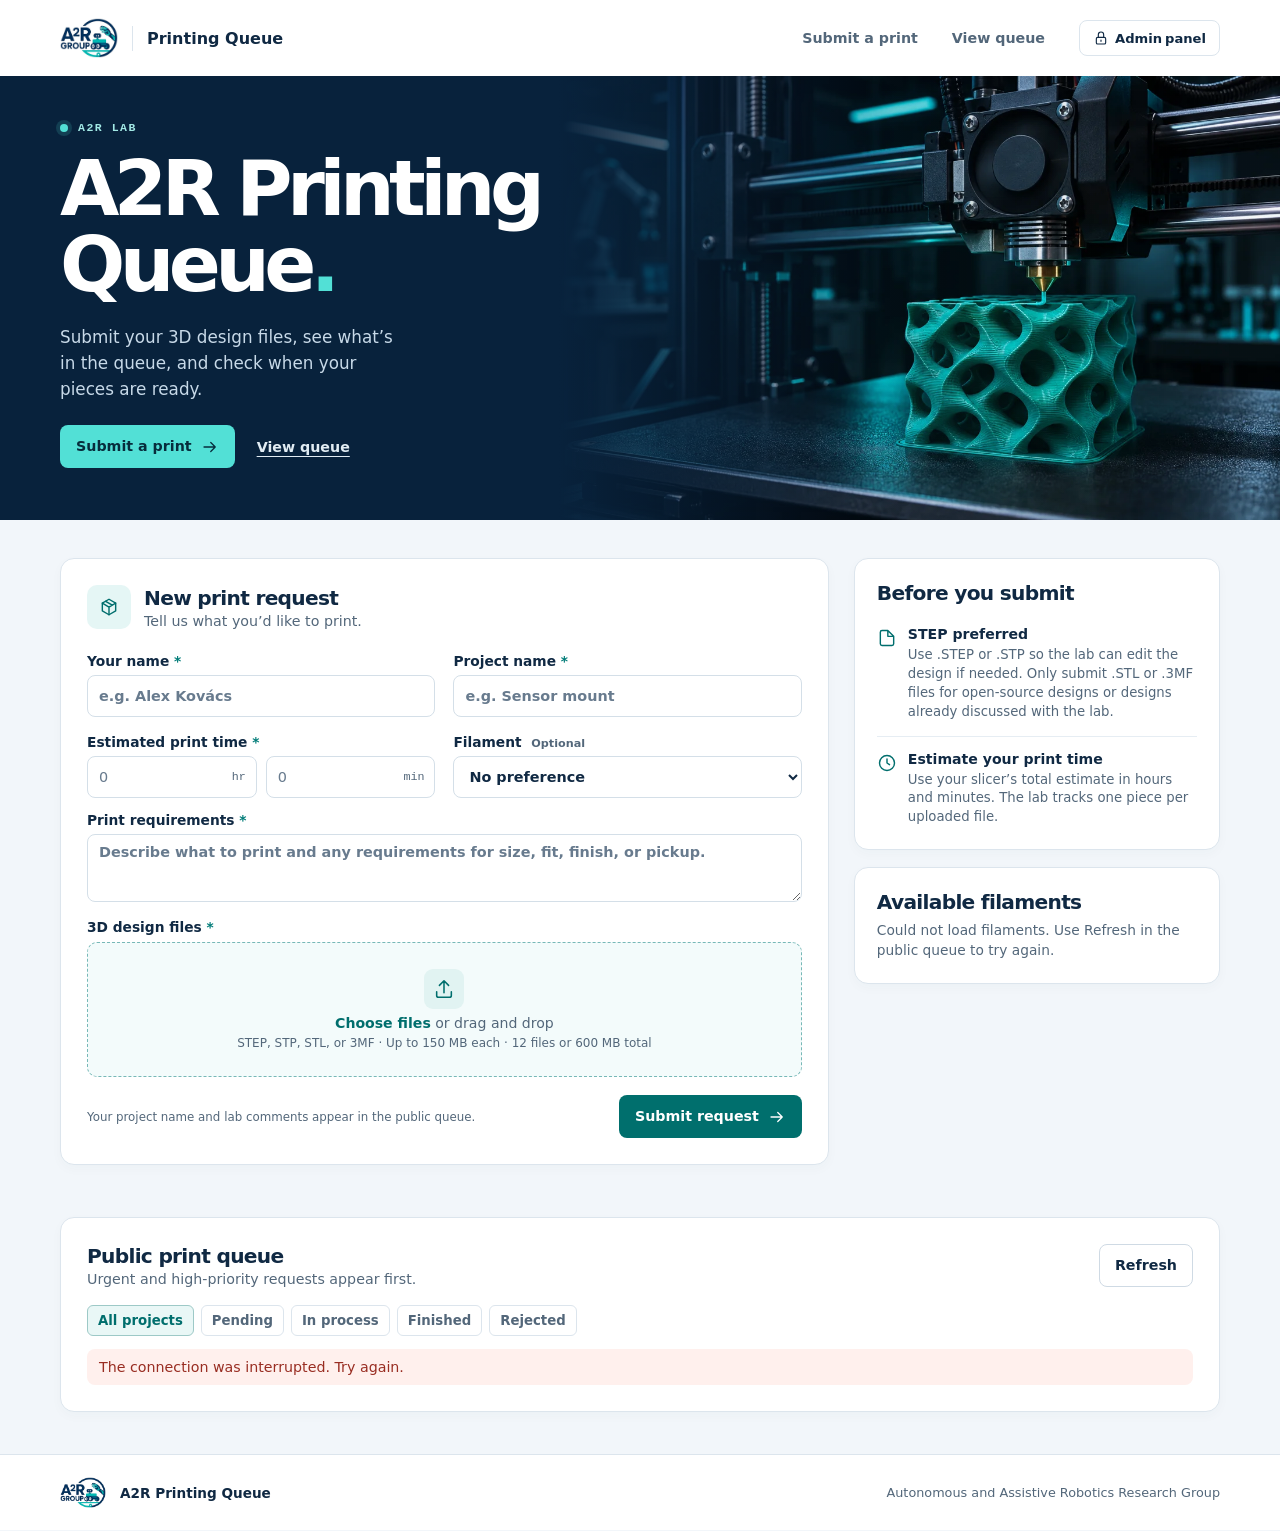
==== commit 3941bdf1: "Publish review history, print notes, priorities and filament details" ====
--- a/index.html
+++ b/index.html
@@ -12,7 +12,7 @@
 <link rel="preconnect" href="https://fonts.googleapis.com">
 <link rel="preconnect" href="https://fonts.gstatic.com" crossorigin>
 <link href="https://fonts.googleapis.com/css2?family=DM+Sans:wght@400;500;600;700&family=IBM+Plex+Mono:wght@500;600&family=Manrope:wght@500;600;700;800&display=swap" rel="stylesheet">
-<link rel="stylesheet" href="./styles.css">
+<link rel="stylesheet" href="./styles.css?v=review-priority">
 </head>
 <body><header class="header"><div class="wrap nav">
   <a class="brand" href="./" aria-label="A2R Printing Queue home"><img src="./logo.png" width="58" height="40" alt="A2R Group"><span class="brand-divider"></span><span>Printing Queue</span></a>
@@ -41,6 +41,7 @@
           <fieldset class="time-field"><legend>Estimated print time <span class="required">*</span></legend><div class="time-inputs"><div class="unit"><input id="hours" type="number" min="0" max="168" inputmode="numeric" placeholder="0" aria-label="Hours"><span>hr</span></div><div class="unit"><input id="minutes" type="number" min="0" max="59" inputmode="numeric" placeholder="0" aria-label="Minutes"><span>min</span></div></div></fieldset>
           <label>Filament <span class="optional">Optional</span><select name="filament"><option value="">No preference</option></select></label>
         </div>
+        <label class="submission-note">Print requirements <span class="required">*</span><textarea name="submission_note" rows="3" maxlength="1000" placeholder="Describe what to print and any requirements for size, fit, finish, or pickup." required></textarea></label>
         <div class="file-field"><p class="label" id="file-label">3D design files <span class="required">*</span></p>
           <div id="dropzone" class="dropzone">
             <input type="file" name="file" id="design" accept=".step,.stp,.stl,.3mf" multiple aria-labelledby="file-label" aria-describedby="file-help format-guidance">
@@ -68,11 +69,11 @@
     </aside>
   </div>
   <section class="wrap panel public-queue" id="queue" aria-labelledby="queue-title">
-    <div class="queue-title"><div><h2 id="queue-title">Public print queue</h2><p>Estimated print time, piece progress, and feedback from the lab.</p></div><button id="refresh-queue" type="button" class="button secondary">Refresh</button></div>
+    <div class="queue-title"><div><h2 id="queue-title">Public print queue</h2><p>Urgent and high-priority requests appear first.</p></div><button id="refresh-queue" type="button" class="button secondary">Refresh</button></div>
     <div class="filters" aria-label="Filter projects">
       <button type="button" class="filter active" data-filter="" aria-pressed="true">All projects</button><button type="button" class="filter" data-filter="pending" aria-pressed="false">Pending</button><button type="button" class="filter" data-filter="in_process" aria-pressed="false">In process</button><button type="button" class="filter" data-filter="finished" aria-pressed="false">Finished</button><button type="button" class="filter" data-filter="rejected" aria-pressed="false">Rejected</button>
     </div>
     <p id="queue-note" class="notice" role="status">Loading projects…</p><div id="project-list"></div>
     <div id="queue-pages" class="pagination" hidden><button type="button" class="button secondary" id="queue-prev">Previous</button><span id="queue-page"></span><button type="button" class="button secondary" id="queue-next">Next</button></div>
   </section>
-</main><footer class="footer"><div class="wrap footer-row"><a class="brand footer-brand" href="./"><img src="./logo.png" width="46" height="32" alt="A2R Group"><span>A2R Printing Queue</span></a><span>Autonomous and Assistive Robotics Research Group</span></div></footer><script src="./app.js" type="module"></script></body></html>
+</main><footer class="footer"><div class="wrap footer-row"><a class="brand footer-brand" href="./"><img src="./logo.png" width="46" height="32" alt="A2R Group"><span>A2R Printing Queue</span></a><span>Autonomous and Assistive Robotics Research Group</span></div></footer><script src="./app.js?v=review-priority" type="module"></script></body></html>
--- a/styles.css
+++ b/styles.css
@@ -121,8 +121,16 @@
 .filters { display: flex; flex-wrap: wrap; gap: 7px; margin: 18px 0 13px; }
 .filter { border: 1px solid #dce5ed; color: var(--muted); background: white; border-radius: 6px; padding: 7px 10px; font-weight: 700; font-size: .83rem; cursor: pointer; }
 .filter.active { border-color: #9dc9c7; color: var(--accent); background: #e9f7f6; }
-.request { border: 1px solid var(--line); border-radius: 9px; margin-top: 9px; }
+.request { position: relative; border: 1px solid var(--line); border-radius: 9px; margin-top: 9px; }
 .request summary { display: grid; grid-template-columns: minmax(0, 1fr) auto auto; align-items: center; gap: 11px; padding: 13px; list-style: none; cursor: pointer; }
+.request summary { min-height: 60px; padding-right: 200px; }
+.request-decision { position: absolute; top: 10px; right: 12px; min-height: 38px; padding-inline: 11px; }
+@media (max-width: 650px) {
+  .request summary { min-height: 0; padding-right: 13px; }
+  .request-decision { position: static; margin: 0 13px 12px; }
+  .request:has(details[open]) .request-decision { margin-top: 12px; }
+  .request summary .project-tags { max-width: 125px; }
+}
 .request summary::-webkit-details-marker { display: none; }
 .request h3 { font-size: 1rem; overflow-wrap: anywhere; }
 .request-meta, .request-material { color: var(--muted); font-size: .83rem; margin-top: 3px; overflow-wrap: anywhere; }
@@ -133,7 +141,8 @@
 .download svg { flex: none; }
 textarea { display: block; resize: vertical; }
 .review-actions, .pagination { display: flex; align-items: center; flex-wrap: wrap; gap: 8px; margin-top: 11px; }
-.review-message { margin-top: 8px; color: var(--muted); font-size: .85rem; }
+.review-message { margin: 0 13px 12px; color: var(--muted); font-size: .85rem; }
+.request:has(details[open]) .review-message { margin-top: 8px; }
 .reject { color: #982f29; }
 .login-form { display: grid; gap: 13px; max-width: 390px; margin-top: 18px; }
 .login-form .button { justify-self: start; }
@@ -152,6 +161,22 @@
 .public-project { padding: 15px 0; border-top: 1px solid var(--line); overflow-wrap: anywhere; }
 .project-heading { display: flex; justify-content: space-between; align-items: start; gap: 12px; margin-bottom: 4px; }
 .project-heading h3 { font-size: 1rem; }
+.project-tags { display: flex; flex-wrap: wrap; justify-content: flex-end; gap: 5px; }
+.priority-0 { background: #edf1f4; color: #405468; }
+.priority-1 { background: #fcebb5; color: #60450c; }
+.priority-2 { background: #fde0d9; color: #872a24; }
+.submission-note { display: block; margin-top: 14px; }
+.review-context { margin-top: 12px; }
+.review-context h4 { margin: 0 0 4px; font-size: .85rem; }
+.review-context p, .decision-history { margin: 0; color: var(--muted); font-size: .86rem; white-space: pre-wrap; overflow-wrap: anywhere; }
+.decision-history { padding-left: 18px; }
+.decision-history li + li { margin-top: 3px; }
+.priority-control { display: flex; align-items: end; gap: 8px; margin-top: 14px; }
+.priority-control .button { min-height: 42px; }
+.review-dialog { width: min(440px, calc(100% - 30px)); border: 1px solid var(--line); border-radius: 12px; padding: 20px; color: var(--ink); }
+.review-dialog::backdrop { background: #102a43a8; }
+.review-dialog h3 { margin: 0 0 6px; }
+.review-dialog label { display: block; margin-top: 14px; }
 .project-comment { margin-top: 8px; white-space: pre-wrap; font-size: .9rem; line-height: 1.45; }
 .piece-list { margin: 10px 0; }
 .piece-row { display: flex; justify-content: space-between; align-items: center; flex-wrap: wrap; gap: 8px 12px; padding: 9px 0; border-top: 1px solid var(--line); }
@@ -159,8 +184,8 @@
 .piece-name { min-width: 0; overflow-wrap: anywhere; font-size: .87rem; }
 .project-actions:not(:empty) { margin-bottom: 15px; }
 .filament-admin { margin-top: 18px; }
-.filament-form { display: grid; grid-template-columns: 1fr 1fr auto; gap: 10px; align-items: end; margin-top: 16px; }
-.filament-row { grid-template-columns: 1fr 1fr auto auto; padding: 12px 0; margin: 0; border-top: 1px solid var(--line); }
+.filament-form { display: grid; grid-template-columns: repeat(4, minmax(0, 1fr)) auto; gap: 10px; align-items: end; margin-top: 16px; }
+.filament-row { grid-template-columns: repeat(4, minmax(0, 1fr)) auto auto; padding: 12px 0; margin: 0; border-top: 1px solid var(--line); }
 #inventory { margin-top: 14px; }
 .availability { display: flex; align-items: center; align-self: end; min-height: 43px; gap: 6px; }
 .availability input { margin: 0; accent-color: var(--accent); }
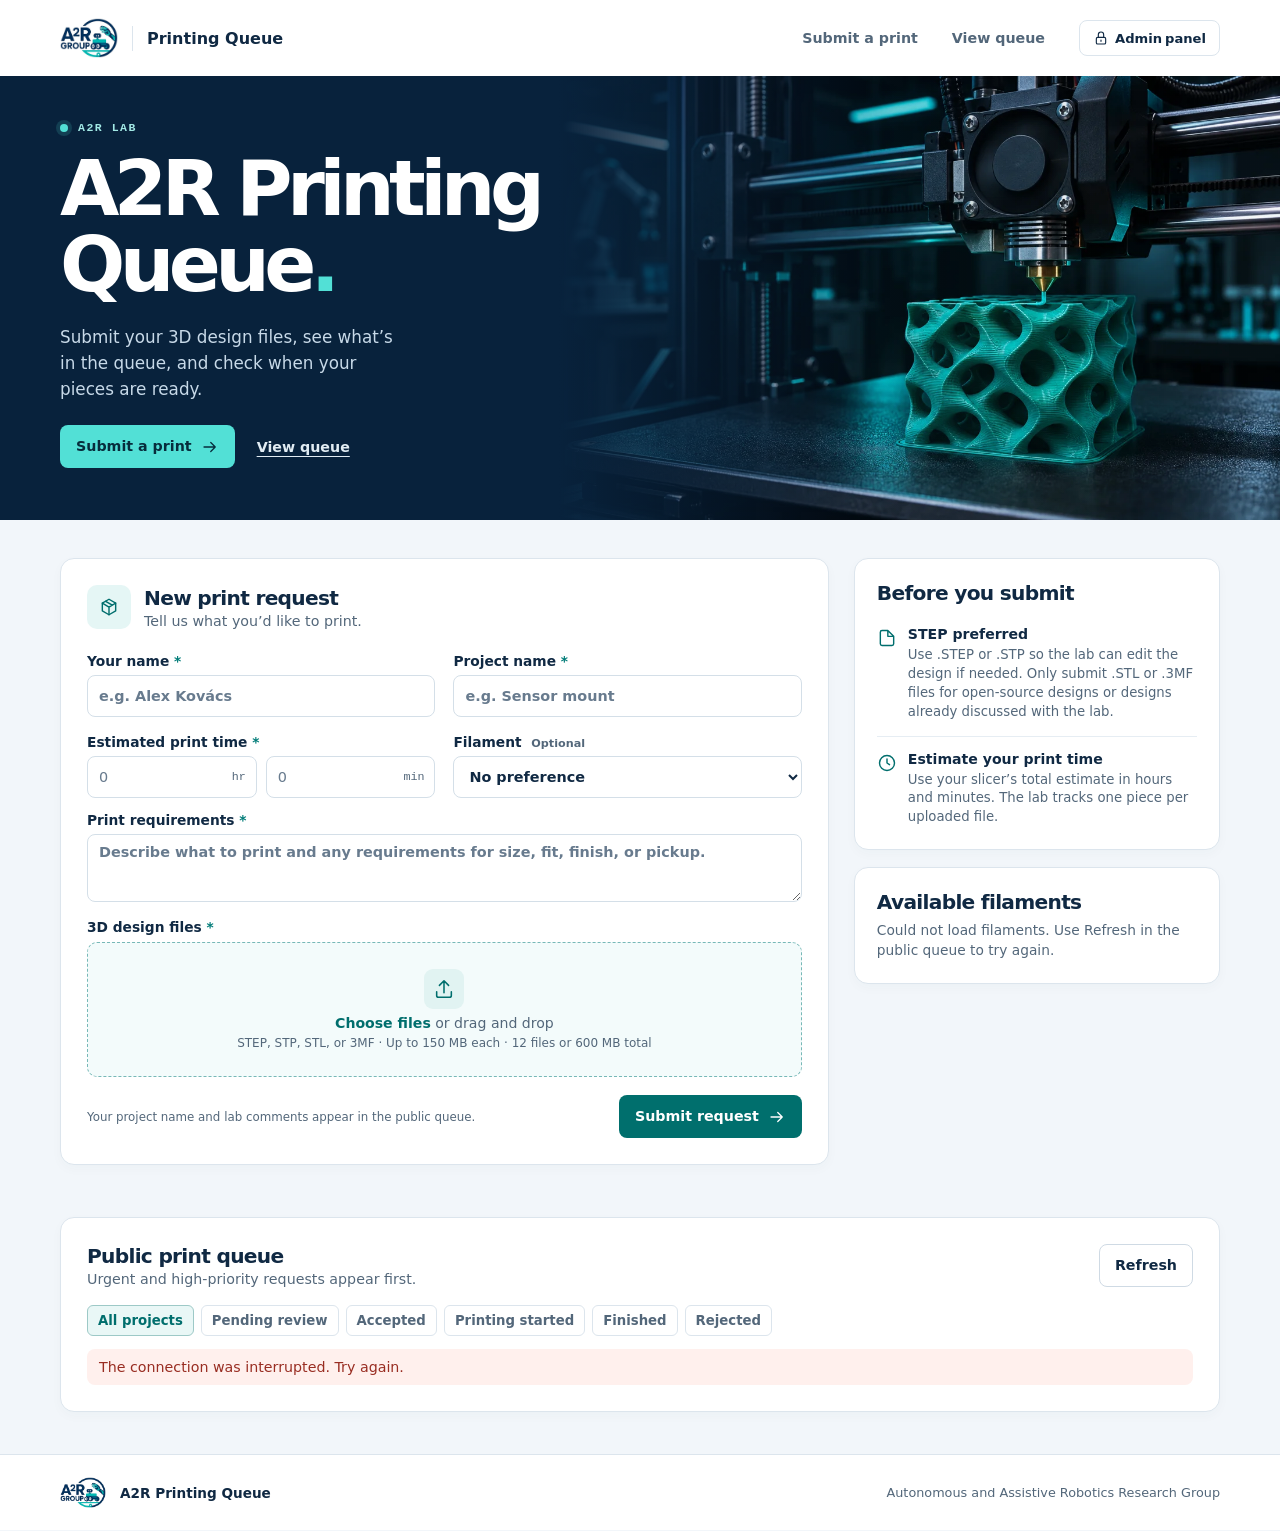
==== commit 1606742c: "Publish the organized admin workflow and reviewer labels" ====
--- a/index.html
+++ b/index.html
@@ -12,7 +12,7 @@
 <link rel="preconnect" href="https://fonts.googleapis.com">
 <link rel="preconnect" href="https://fonts.gstatic.com" crossorigin>
 <link href="https://fonts.googleapis.com/css2?family=DM+Sans:wght@400;500;600;700&family=IBM+Plex+Mono:wght@500;600&family=Manrope:wght@500;600;700;800&display=swap" rel="stylesheet">
-<link rel="stylesheet" href="./styles.css?v=review-priority">
+<link rel="stylesheet" href="./styles.css?v=printing-workflow">
 </head>
 <body><header class="header"><div class="wrap nav">
   <a class="brand" href="./" aria-label="A2R Printing Queue home"><img src="./logo.png" width="58" height="40" alt="A2R Group"><span class="brand-divider"></span><span>Printing Queue</span></a>
@@ -71,9 +71,9 @@
   <section class="wrap panel public-queue" id="queue" aria-labelledby="queue-title">
     <div class="queue-title"><div><h2 id="queue-title">Public print queue</h2><p>Urgent and high-priority requests appear first.</p></div><button id="refresh-queue" type="button" class="button secondary">Refresh</button></div>
     <div class="filters" aria-label="Filter projects">
-      <button type="button" class="filter active" data-filter="" aria-pressed="true">All projects</button><button type="button" class="filter" data-filter="pending" aria-pressed="false">Pending</button><button type="button" class="filter" data-filter="in_process" aria-pressed="false">In process</button><button type="button" class="filter" data-filter="finished" aria-pressed="false">Finished</button><button type="button" class="filter" data-filter="rejected" aria-pressed="false">Rejected</button>
+      <button type="button" class="filter active" data-filter="" aria-pressed="true">All projects</button><button type="button" class="filter" data-filter="pending" aria-pressed="false">Pending review</button><button type="button" class="filter" data-filter="accepted" aria-pressed="false">Accepted</button><button type="button" class="filter" data-filter="in_process" aria-pressed="false">Printing started</button><button type="button" class="filter" data-filter="finished" aria-pressed="false">Finished</button><button type="button" class="filter" data-filter="rejected" aria-pressed="false">Rejected</button>
     </div>
     <p id="queue-note" class="notice" role="status">Loading projects…</p><div id="project-list"></div>
     <div id="queue-pages" class="pagination" hidden><button type="button" class="button secondary" id="queue-prev">Previous</button><span id="queue-page"></span><button type="button" class="button secondary" id="queue-next">Next</button></div>
   </section>
-</main><footer class="footer"><div class="wrap footer-row"><a class="brand footer-brand" href="./"><img src="./logo.png" width="46" height="32" alt="A2R Group"><span>A2R Printing Queue</span></a><span>Autonomous and Assistive Robotics Research Group</span></div></footer><script src="./app.js?v=review-priority" type="module"></script></body></html>
+</main><footer class="footer"><div class="wrap footer-row"><a class="brand footer-brand" href="./"><img src="./logo.png" width="46" height="32" alt="A2R Group"><span>A2R Printing Queue</span></a><span>Autonomous and Assistive Robotics Research Group</span></div></footer><script src="./app.js?v=printing-workflow" type="module"></script></body></html>
--- a/styles.css
+++ b/styles.css
@@ -98,6 +98,7 @@
 .track-card p { margin-top: 5px; overflow-wrap: anywhere; white-space: pre-wrap; }
 .badge { display: inline-flex; color: #35546c; background: #eaf1f6; font-size: .73rem; font-weight: 700; padding: 4px 8px; border-radius: 20px; white-space: nowrap; }
 .badge[data-status=pending] { background: #fff3d7; color: #744d11; }
+.badge[data-status=accepted] { background: #e4f4f2; color: #096259; }
 .badge[data-status=in_process] { background: #e6f0fc; color: #244e87; }
 .badge[data-status=ready], .badge[data-status=finished], .badge[data-status=delivered] { background: #e2f6ed; color: #0a6550; }
 .badge[data-status=rejected] { background: #ffece9; color: #982f29; }
@@ -111,9 +112,13 @@
 .footer { border-top: 1px solid var(--line); background: #fff; }
 .footer-row { min-height: 75px; color: var(--muted); font-size: .8rem; }
 .footer-brand { font-size: .85rem; color: var(--ink); }
-.admin-hero .hero-wrap { min-height: 265px; }
-.admin-hero h1 { font-size: clamp(2.7rem, 5vw, 4.3rem); }
 .admin-layout { padding-block: 35px 55px; min-height: 380px; }
+.admin-heading { display: flex; flex-wrap: wrap; justify-content: space-between; align-items: center; gap: 12px; margin-bottom: 24px; }
+.admin-heading h1 { font-size: clamp(1.65rem, 4vw, 2.4rem); letter-spacing: -.04em; }
+.admin-heading p { margin-top: 4px; color: var(--muted); }
+.admin-sections { display: flex; gap: 6px; border-bottom: 1px solid var(--line); margin-bottom: 16px; }
+.admin-section { border: 0; border-bottom: 3px solid transparent; background: transparent; padding: 9px 14px; color: var(--muted); font-weight: 700; cursor: pointer; }
+.admin-section.active { border-color: var(--accent); color: var(--accent); }
 .admin-gate, .admin-queue { padding: 26px; }
 .admin-gate { max-width: 620px; }
 .admin-gate h2 { margin-top: 12px; }
@@ -121,16 +126,16 @@
 .filters { display: flex; flex-wrap: wrap; gap: 7px; margin: 18px 0 13px; }
 .filter { border: 1px solid #dce5ed; color: var(--muted); background: white; border-radius: 6px; padding: 7px 10px; font-weight: 700; font-size: .83rem; cursor: pointer; }
 .filter.active { border-color: #9dc9c7; color: var(--accent); background: #e9f7f6; }
-.request { position: relative; border: 1px solid var(--line); border-radius: 9px; margin-top: 9px; }
-.request summary { display: grid; grid-template-columns: minmax(0, 1fr) auto auto; align-items: center; gap: 11px; padding: 13px; list-style: none; cursor: pointer; }
-.request summary { min-height: 60px; padding-right: 200px; }
-.request-decision { position: absolute; top: 10px; right: 12px; min-height: 38px; padding-inline: 11px; }
-@media (max-width: 650px) {
-  .request summary { min-height: 0; padding-right: 13px; }
-  .request-decision { position: static; margin: 0 13px 12px; }
-  .request:has(details[open]) .request-decision { margin-top: 12px; }
-  .request summary .project-tags { max-width: 125px; }
-}
+.workflow-filters { margin-bottom: 9px; }
+.request { border: 1px solid var(--line); border-radius: 10px; margin-top: 12px; }
+.request-overview { padding: 14px; }
+.request-heading { display: flex; flex-wrap: wrap; justify-content: space-between; align-items: start; gap: 6px 12px; }
+.request-heading h3 { font-size: 1.04rem; }
+.request-reviewer { margin-top: 6px; color: var(--ink); font-size: .86rem; font-weight: 700; overflow-wrap: anywhere; }
+.request-commands { display: flex; flex-wrap: wrap; gap: 7px; }
+.request-commands .button { margin-top: 10px; min-height: 37px; }
+.request summary { display: flex; justify-content: space-between; align-items: center; gap: 11px; padding: 6px 14px; border-top: 1px solid var(--line); background: #f4f8fa; border-radius: 0 0 9px 9px; list-style: none; cursor: pointer; color: var(--accent); font-size: .87rem; font-weight: 700; }
+.request-details[open] summary { border-radius: 0; }
 .request summary::-webkit-details-marker { display: none; }
 .request h3 { font-size: 1rem; overflow-wrap: anywhere; }
 .request-meta, .request-material { color: var(--muted); font-size: .83rem; margin-top: 3px; overflow-wrap: anywhere; }
@@ -141,8 +146,7 @@
 .download svg { flex: none; }
 textarea { display: block; resize: vertical; }
 .review-actions, .pagination { display: flex; align-items: center; flex-wrap: wrap; gap: 8px; margin-top: 11px; }
-.review-message { margin: 0 13px 12px; color: var(--muted); font-size: .85rem; }
-.request:has(details[open]) .review-message { margin-top: 8px; }
+.review-message { margin: 8px 0 0; color: var(--muted); font-size: .85rem; }
 .reject { color: #982f29; }
 .login-form { display: grid; gap: 13px; max-width: 390px; margin-top: 18px; }
 .login-form .button { justify-self: start; }
@@ -166,17 +170,21 @@
 .priority-1 { background: #fcebb5; color: #60450c; }
 .priority-2 { background: #fde0d9; color: #872a24; }
 .submission-note { display: block; margin-top: 14px; }
-.review-context { margin-top: 12px; }
-.review-context h4 { margin: 0 0 4px; font-size: .85rem; }
+.request-context, .request-settings { display: grid; grid-template-columns: repeat(2, minmax(0, 1fr)); gap: 12px; }
+.review-context { padding: 10px; border-radius: 7px; background: #f4f8fa; }
+.review-context h4, .file-progress h4 { margin: 0 0 5px; font-size: .9rem; }
 .review-context p, .decision-history { margin: 0; color: var(--muted); font-size: .86rem; white-space: pre-wrap; overflow-wrap: anywhere; }
+.review-context .request-material { margin-top: 6px; }
 .decision-history { padding-left: 18px; }
 .decision-history li + li { margin-top: 3px; }
-.priority-control { display: flex; align-items: end; gap: 8px; margin-top: 14px; }
+.file-progress, .request-settings { margin-top: 16px; }
+.priority-control { display: flex; flex-wrap: wrap; align-items: end; align-content: start; gap: 8px; }
 .priority-control .button { min-height: 42px; }
 .review-dialog { width: min(440px, calc(100% - 30px)); border: 1px solid var(--line); border-radius: 12px; padding: 20px; color: var(--ink); }
 .review-dialog::backdrop { background: #102a43a8; }
 .review-dialog h3 { margin: 0 0 6px; }
 .review-dialog label { display: block; margin-top: 14px; }
+.reviewer-visibility { margin-top: 6px; }
 .project-comment { margin-top: 8px; white-space: pre-wrap; font-size: .9rem; line-height: 1.45; }
 .piece-list { margin: 10px 0; }
 .piece-row { display: flex; justify-content: space-between; align-items: center; flex-wrap: wrap; gap: 8px 12px; padding: 9px 0; border-top: 1px solid var(--line); }
@@ -191,6 +199,7 @@
 .availability input { margin: 0; accent-color: var(--accent); }
 @media (max-width: 670px) {
   .public-queue { padding: 16px; margin-bottom: 28px; }
+  .request-context, .request-settings { grid-template-columns: 1fr; }
   .filament-form, .filament-row { grid-template-columns: 1fr 1fr; }
   .filament-form > .button { justify-self: start; }
 }
